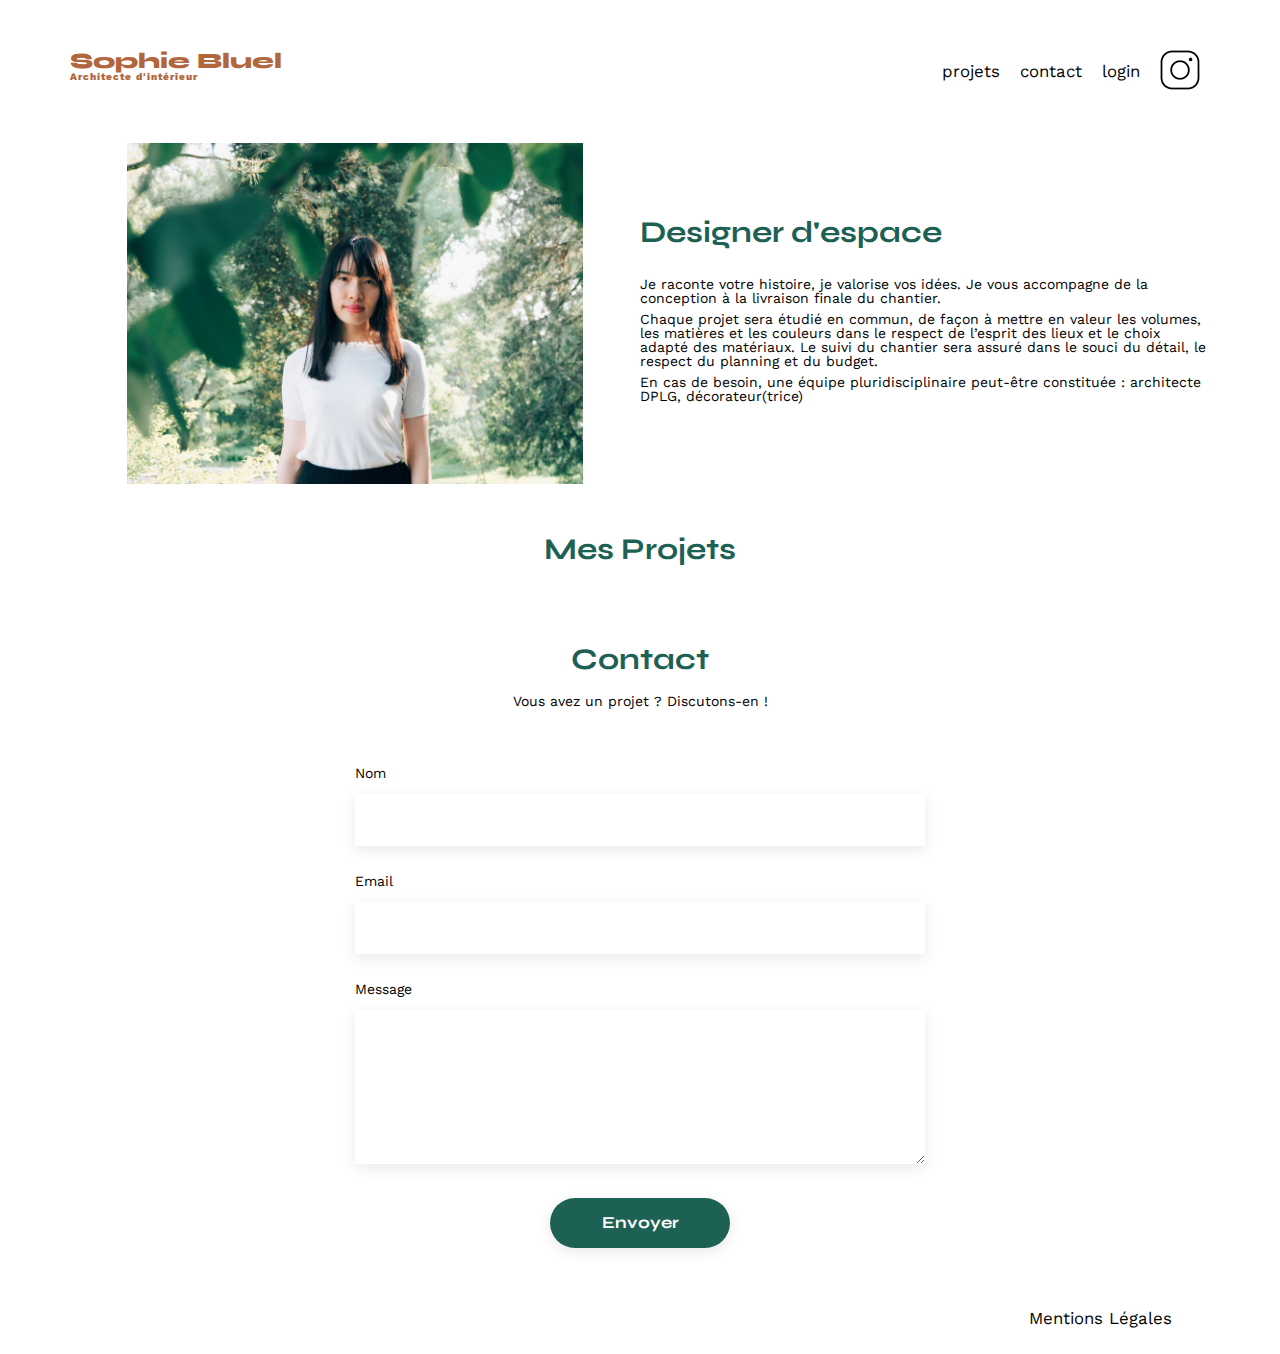
==== FrontEnd/index.html @ f56609c2 "link sawgger to tableau.js displayed images and titles to website errased all elements of class .gal" ====
<!DOCTYPE html>
<html lang="fr">
<head>
	<meta charset="UTF-8">
	<title>Sophie Bluel - Architecte d'intérieur</title>
	<meta name="viewport" content="width=device-width, initial-scale=1.0">
	<link rel="preconnect" href="https://fonts.googleapis.com">
	<link rel="preconnect" href="https://fonts.gstatic.com" crossorigin>
	<link href="https://fonts.googleapis.com/css2?family=Syne:wght@700;800&family=Work+Sans&display=swap" rel="stylesheet">
	<meta name="description" content="">
	<link rel="stylesheet" href="./assets/style.css">
</head>
<body>
<header>
	<h1>Sophie Bluel <span>Architecte d'intérieur</span></h1>
	<nav>
		<ul>
			<li>projets
				<ul>
					<li class="objets">
						objets
					</li>
					<li class="appartements">
						appartements
					</li>
					<li class="hotels">
						hôtels & restaurants
					</li>
				</ul>
			</li>
			<li>contact</li>
			<li>login</li>
			<li><img src="./assets/icons/instagram.png" alt="Instagram"></li>
		</ul>
	</nav>
</header>
<main>
	<section id="introduction">
		<figure>
			<img src="./assets/images/sophie-bluel.png" alt="">
		</figure>
		<article>
			<h2>Designer d'espace</h2>
			<p>Je raconte votre histoire, je valorise vos idées. Je vous accompagne de la conception à la livraison finale du chantier.</p>
			<p>Chaque projet sera étudié en commun, de façon à mettre en valeur les volumes, les matières et les couleurs dans le respect de l’esprit des lieux et le choix adapté des matériaux. Le suivi du chantier sera assuré dans le souci du détail, le respect du planning et du budget.</p>
			<p>En cas de besoin, une équipe pluridisciplinaire peut-être constituée : architecte DPLG, décorateur(trice)</p>
		</article>
	</section>
	<section id="portfolio">
		<h2>Mes Projets</h2>
		<div class="gallery"></div>
	</section>
	<section id="contact">
		<h2>Contact</h2>
		<p>Vous avez un projet ? Discutons-en !</p>
		<form action="#" method="post">
			<label for="name">Nom</label>
			<input type="text" name="name" id="name">
			<label for="email">Email</label>
			<input type="email" name="email" id="email">
			<label for="message">Message</label>
			<textarea name="message" id="message" cols="30" rows="10"></textarea>
			<input type="submit" value="Envoyer">
		</form>
	</section>
</main>

<footer>
	<nav>
		<ul>
			<li>Mentions Légales</li>
		</ul>
	</nav>
</footer>
<script src="tableau.js"></script>
</body>
</html>
---- FrontEnd/assets/style.css ----
/* http://meyerweb.com/eric/tools/css/reset/
   v2.0 | 20110126
   License: none (public domain)
*/

html,
body,
div,
span,
applet,
object,
iframe,
h1,
h2,
h3,
h4,
h5,
h6,
p,
blockquote,
pre,
a,
abbr,
acronym,
address,
big,
cite,
code,
del,
dfn,
em,
img,
ins,
kbd,
q,
s,
samp,
small,
strike,
strong,
sub,
sup,
tt,
var,
b,
u,
i,
center,
dl,
dt,
dd,
ol,
ul,
li,
fieldset,
form,
label,
legend,
table,
caption,
tbody,
tfoot,
thead,
tr,
th,
td,
article,
aside,
canvas,
details,
embed,
figure,
figcaption,
footer,
header,
hgroup,
menu,
nav,
output,
ruby,
section,
summary,
time,
mark,
audio,
video {
	margin: 0;
	padding: 0;
	border: 0;
	font-size: 100%;
	font: inherit;
	vertical-align: baseline;
}

/* HTML5 display-role reset for older browsers */
article,
aside,
details,
figcaption,
figure,
footer,
header,
hgroup,
menu,
nav,
section {
	display: block;
}

body {
	line-height: 1;
}

ol,
ul {
	list-style: none;
}

blockquote,
q {
	quotes: none;
}

blockquote:before,
blockquote:after,
q:before,
q:after {
	content: '';
	content: none;
}

table {
	border-collapse: collapse;
	border-spacing: 0;
}

/** end reset css**/
body {
	max-width: 1140px;
	margin: auto;
	font-family: 'Work Sans';
	font-size: 14px;
}

header {
	display: flex;
	justify-content: space-between;
	margin: 50px 0
}

section {
	margin: 50px 0
}

h1 {
	display: flex;
	flex-direction: column;
	font-family: 'Syne';
	font-size: 22px;
	font-weight: 800;
	color: #B1663C
}

h1>span {
	font-family: 'Work Sans';
	font-size: 10px;
	letter-spacing: 0.1em;
	;
}

h2 {
	font-family: 'Syne';
	font-weight: 700;
	font-size: 30px;
	color: #1D6154
}

nav ul {
	display: flex;
	align-items: center;
	list-style-type: none;

}

nav li {
	padding: 0 10px;
	font-size: 1.2em;
}

nav ul ul {
	display: none;
	position: absolute;
}

nav ul ul li {
	float: none;
	padding: .3em 0 0;
}

nav ul li:hover > ul {
	display: block;
	color: black;

}

nav>ul::after {
	content: "";
	display: block;
	clear: both;
}


li:hover {
	color: #B1663C;
	font-size: 1.2em;
}

#introduction {
	display: flex;
	align-items: center;
}

#introduction figure {
	flex: 1
}

#introduction img {
	display: block;
	margin: auto;
	width: 80%;
}

#introduction article {
	flex: 1
}

#introduction h2 {
	margin-bottom: 1em;
}

#introduction p {
	margin-bottom: 0.5em;
}

#portfolio h2 {
	text-align: center;
	margin-bottom: 1em;
}

.gallery {
	width: 100%;
	display: grid;
	grid-template-columns: 1fr 1fr 1fr;
	grid-column-gap: 20px;
	grid-row-gap: 20px;
}

.gallery img {
	width: 100%;

}

#contact {
	width: 50%;
	margin: auto;
}

#contact>* {
	text-align: center;

}

#contact h2 {
	margin-bottom: 20px;
}

#contact form {
	text-align: left;
	margin-top: 30px;
	display: flex;
	flex-direction: column;
}

#contact input {
	height: 50px;
	font-size: 1.2em;
	border: none;
	box-shadow: 0px 4px 14px rgba(0, 0, 0, 0.09);
}

#contact label {
	margin: 2em 0 1em 0;
}

#contact textarea {
	border: none;
	box-shadow: 0px 4px 14px rgba(0, 0, 0, 0.09);
}

input[type="submit"] {
	font-family: 'Syne';
	font-weight: 700;
	color: white;
	background-color: #1D6154;
	margin: 2em auto;
	width: 180px;
	text-align: center;
	border-radius: 60px;
}

footer nav ul {
	display: flex;
	justify-content: flex-end;
	margin: 2em
}
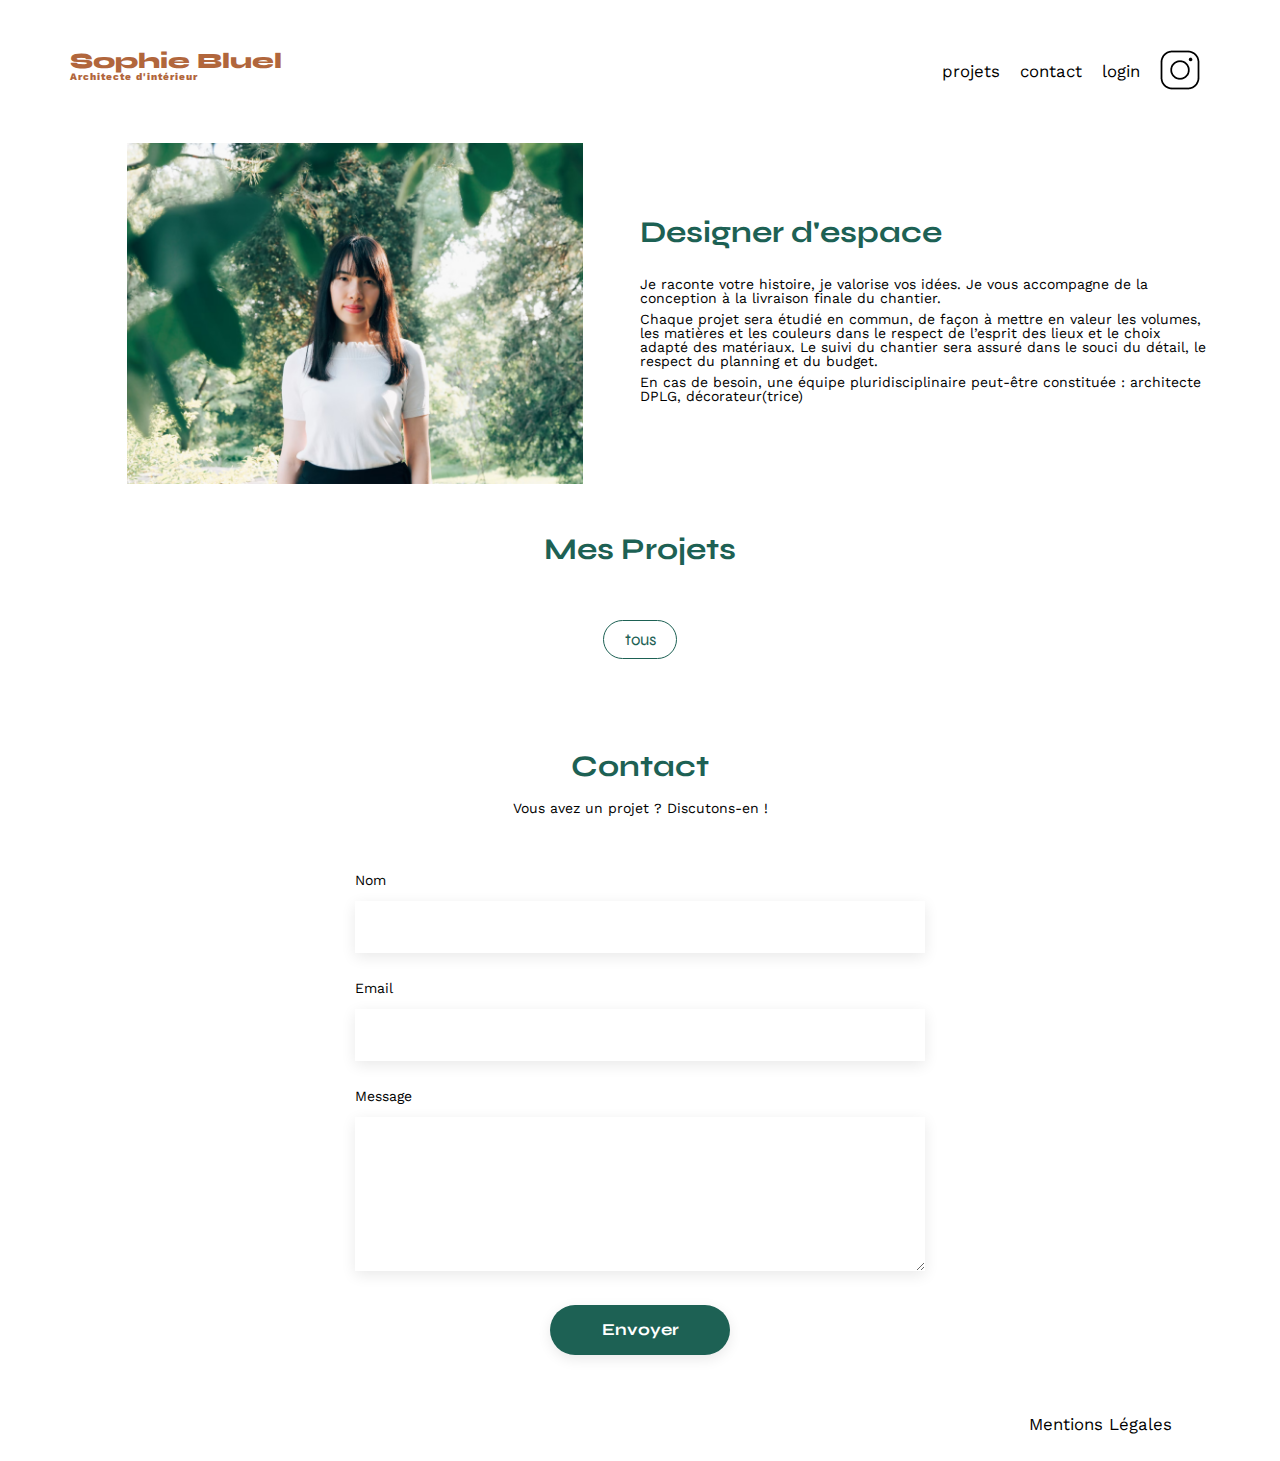
==== commit f0601b6d: "added event listener on submit added fetch post on login page" ====
--- a/FrontEnd/index.html
+++ b/FrontEnd/index.html
@@ -1,77 +1,74 @@
 <!DOCTYPE html>
 <html lang="fr">
+
 <head>
 	<meta charset="UTF-8">
 	<title>Sophie Bluel - Architecte d'intérieur</title>
 	<meta name="viewport" content="width=device-width, initial-scale=1.0">
 	<link rel="preconnect" href="https://fonts.googleapis.com">
 	<link rel="preconnect" href="https://fonts.gstatic.com" crossorigin>
-	<link href="https://fonts.googleapis.com/css2?family=Syne:wght@700;800&family=Work+Sans&display=swap" rel="stylesheet">
+	<link href="https://fonts.googleapis.com/css2?family=Syne:wght@700;800&family=Work+Sans&display=swap"
+		rel="stylesheet">
 	<meta name="description" content="">
 	<link rel="stylesheet" href="./assets/style.css">
 </head>
+
 <body>
-<header>
-	<h1>Sophie Bluel <span>Architecte d'intérieur</span></h1>
-	<nav>
-		<ul>
-			<li>projets
-				<ul>
-					<li class="objets">
-						objets
-					</li>
-					<li class="appartements">
-						appartements
-					</li>
-					<li class="hotels">
-						hôtels & restaurants
-					</li>
-				</ul>
-			</li>
-			<li>contact</li>
-			<li>login</li>
-			<li><img src="./assets/icons/instagram.png" alt="Instagram"></li>
-		</ul>
-	</nav>
-</header>
-<main>
-	<section id="introduction">
-		<figure>
-			<img src="./assets/images/sophie-bluel.png" alt="">
-		</figure>
-		<article>
-			<h2>Designer d'espace</h2>
-			<p>Je raconte votre histoire, je valorise vos idées. Je vous accompagne de la conception à la livraison finale du chantier.</p>
-			<p>Chaque projet sera étudié en commun, de façon à mettre en valeur les volumes, les matières et les couleurs dans le respect de l’esprit des lieux et le choix adapté des matériaux. Le suivi du chantier sera assuré dans le souci du détail, le respect du planning et du budget.</p>
-			<p>En cas de besoin, une équipe pluridisciplinaire peut-être constituée : architecte DPLG, décorateur(trice)</p>
-		</article>
-	</section>
-	<section id="portfolio">
-		<h2>Mes Projets</h2>
-		<div class="gallery"></div>
-	</section>
-	<section id="contact">
-		<h2>Contact</h2>
-		<p>Vous avez un projet ? Discutons-en !</p>
-		<form action="#" method="post">
-			<label for="name">Nom</label>
-			<input type="text" name="name" id="name">
-			<label for="email">Email</label>
-			<input type="email" name="email" id="email">
-			<label for="message">Message</label>
-			<textarea name="message" id="message" cols="30" rows="10"></textarea>
-			<input type="submit" value="Envoyer">
-		</form>
-	</section>
-</main>
+	<header>
+		<h1>Sophie Bluel <span>Architecte d'intérieur</span></h1>
+		<nav>
+			<ul>
+				<li>projets</li>
+				<li>contact</li>
+				<li>login</li>
+				<li><img src="./assets/icons/instagram.png" alt="Instagram"></li>
+			</ul>
+		</nav>
+	</header>
+	<main>
+		<section id="introduction">
+			<figure>
+				<img src="./assets/images/sophie-bluel.png" alt="">
+			</figure>
+			<article>
+				<h2>Designer d'espace</h2>
+				<p>Je raconte votre histoire, je valorise vos idées. Je vous accompagne de la conception à la livraison
+					finale du chantier.</p>
+				<p>Chaque projet sera étudié en commun, de façon à mettre en valeur les volumes, les matières et les
+					couleurs dans le respect de l’esprit des lieux et le choix adapté des matériaux. Le suivi du
+					chantier sera assuré dans le souci du détail, le respect du planning et du budget.</p>
+				<p>En cas de besoin, une équipe pluridisciplinaire peut-être constituée : architecte DPLG,
+					décorateur(trice)</p>
+			</article>
+		</section>
+		<section id="portfolio">
+			<h2>Mes Projets</h2>
+			<div class="bouttons"></div>
+			<div class="gallery"></div>
+		</section>
+		<section id="contact">
+			<h2>Contact</h2>
+			<p>Vous avez un projet ? Discutons-en !</p>
+			<form action="#" method="post">
+				<label for="name">Nom</label>
+				<input type="text" name="name" id="name">
+				<label for="email">Email</label>
+				<input type="email" name="email" id="email">
+				<label for="message">Message</label>
+				<textarea name="message" id="message" cols="30" rows="10"></textarea>
+				<input type="submit" value="Envoyer">
+			</form>
+		</section>
+	</main>
 
-<footer>
-	<nav>
-		<ul>
-			<li>Mentions Légales</li>
-		</ul>
-	</nav>
-</footer>
-<script src="tableau.js"></script>
+	<footer>
+		<nav>
+			<ul>
+				<li>Mentions Légales</li>
+			</ul>
+		</nav>
+	</footer>
+	<script src="tableau.js"></script>
 </body>
-</html>
+
+</html>--- a/FrontEnd/assets/style.css
+++ b/FrontEnd/assets/style.css
@@ -209,12 +209,6 @@
 	clear: both;
 }
 
-
-li:hover {
-	color: #B1663C;
-	font-size: 1.2em;
-}
-
 #introduction {
 	display: flex;
 	align-items: center;
@@ -245,6 +239,28 @@
 #portfolio h2 {
 	text-align: center;
 	margin-bottom: 1em;
+}
+
+#portfolio .bouttons {
+	display: flex;
+	justify-content: center;
+}
+
+#portfolio button {
+	font-family: 'Syne';
+	font-size: 1.2em;
+	color: #1D6154;
+	background-color: white;
+	margin: 1.5em .5em 2.5em;
+	padding: .5em 1.2em;
+	text-align: center;
+	border: .1em solid #1d6154;
+	border-radius: 60px;
+}
+
+#portfolio button:active {
+	background-color: #1D6154;
+	color: white;
 }
 
 .gallery {
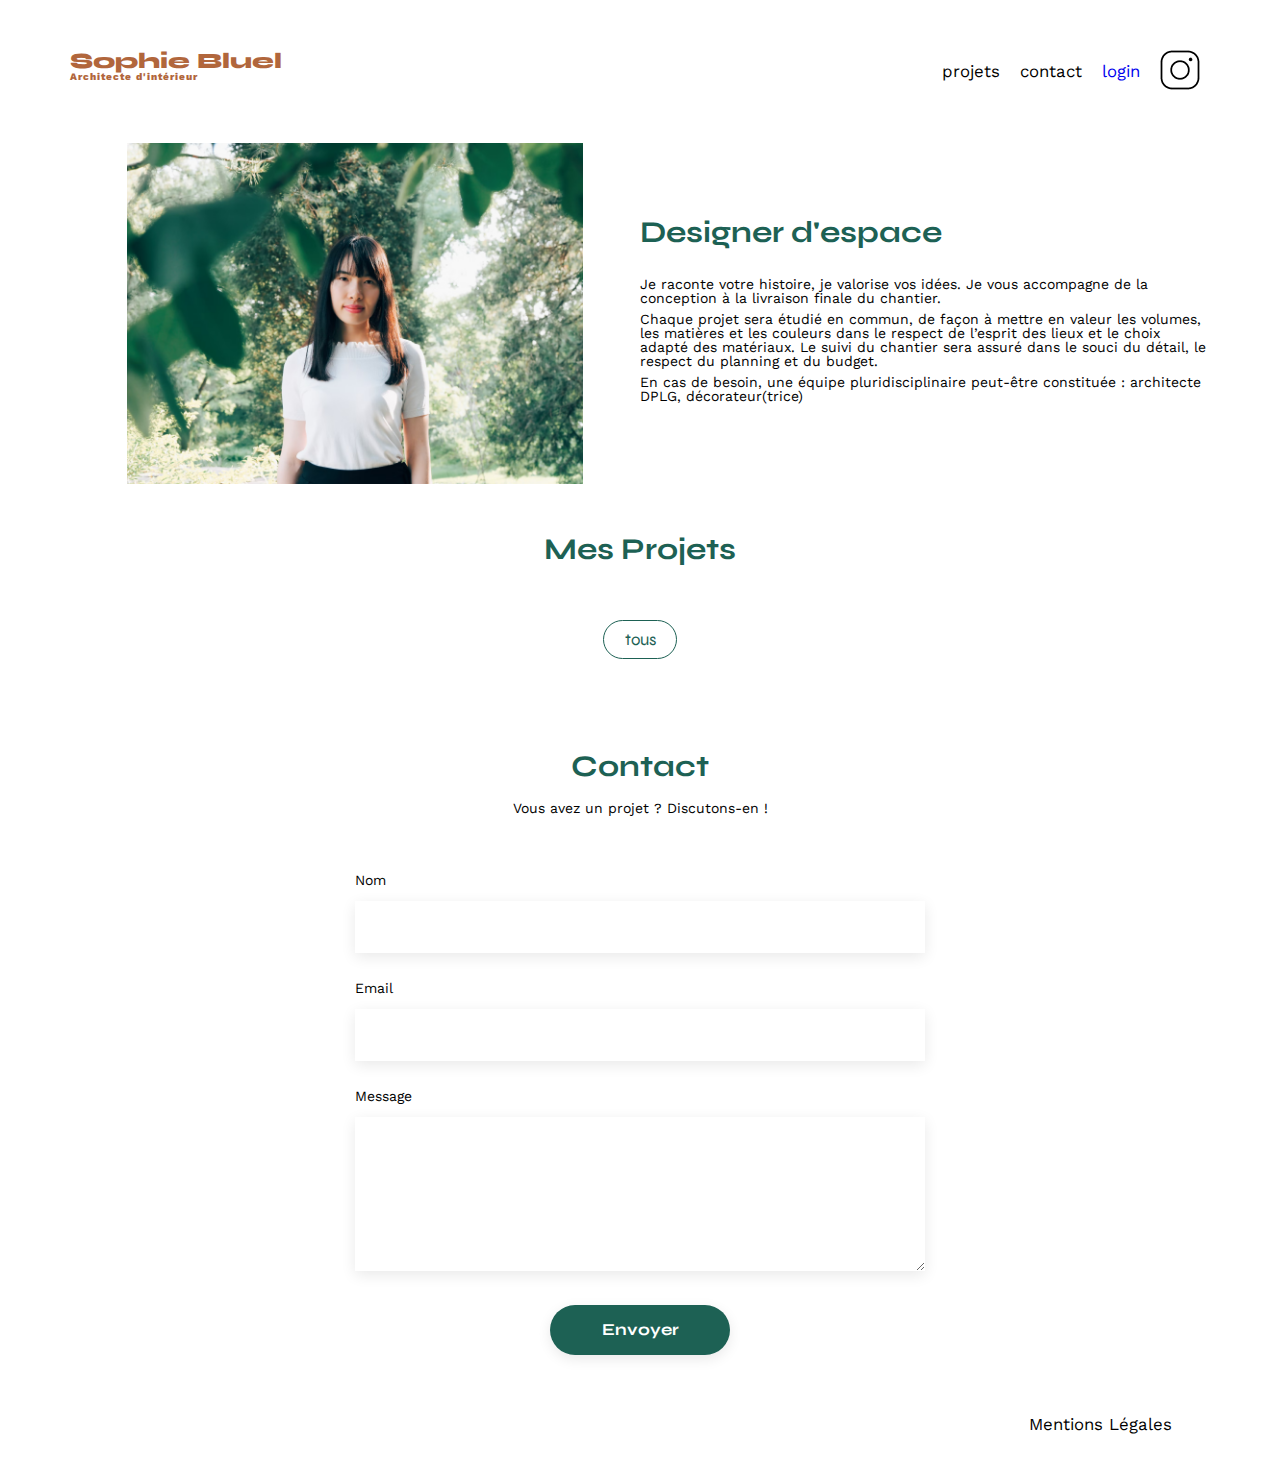
==== commit 95b7ebaf: "added link to login added link to login index page to direct to login page" ====
--- a/FrontEnd/index.html
+++ b/FrontEnd/index.html
@@ -20,7 +20,7 @@
 			<ul>
 				<li>projets</li>
 				<li>contact</li>
-				<li>login</li>
+				<li><a href="login.html">login</a></li>
 				<li><img src="./assets/icons/instagram.png" alt="Instagram"></li>
 			</ul>
 		</nav>
--- a/FrontEnd/assets/style.css
+++ b/FrontEnd/assets/style.css
@@ -187,6 +187,10 @@
 	font-size: 1.2em;
 }
 
+nav li a {
+	text-decoration: none;
+}
+
 nav ul ul {
 	display: none;
 	position: absolute;
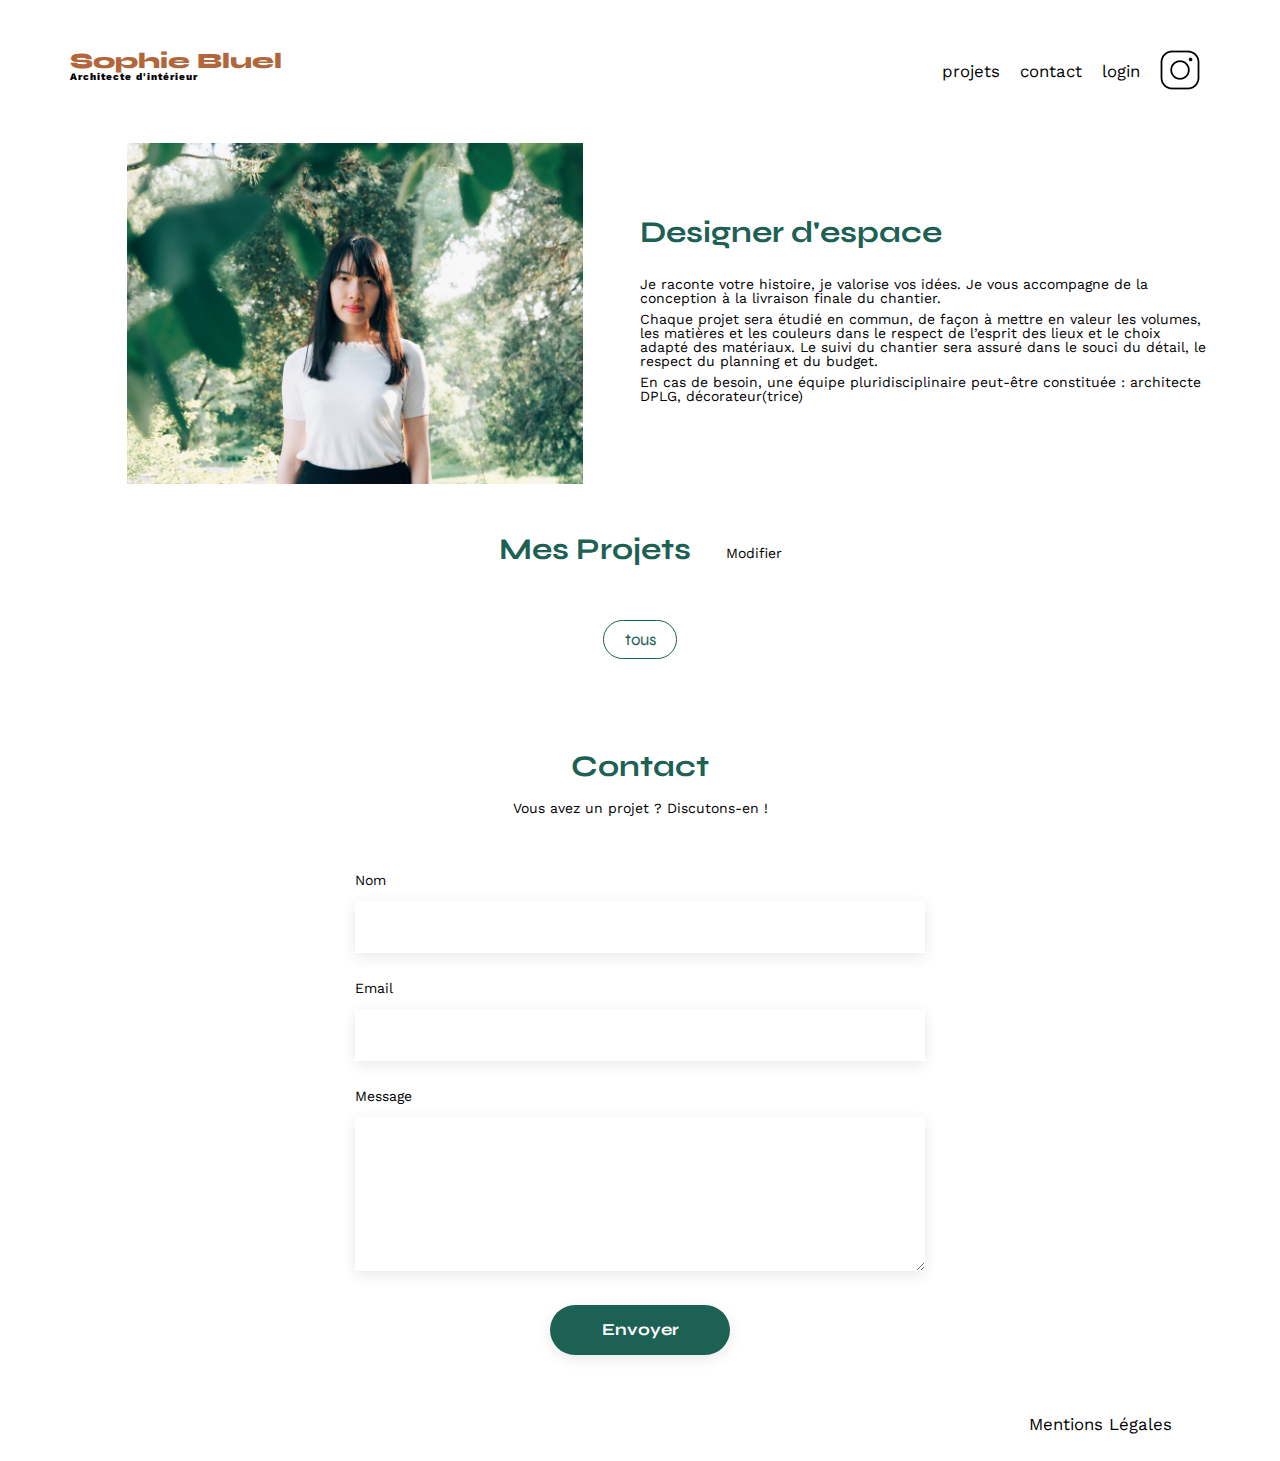
==== commit e604d36c: "added new js functions for edit mode added banner edit mode, logout, and edit next to h2-Mes Projets" ====
--- a/FrontEnd/index.html
+++ b/FrontEnd/index.html
@@ -17,7 +17,7 @@
 	<header>
 		<h1>Sophie Bluel <span>Architecte d'intérieur</span></h1>
 		<nav>
-			<ul>
+			<ul id="navbar">
 				<li>projets</li>
 				<li>contact</li>
 				<li><a href="login.html">login</a></li>
--- a/FrontEnd/assets/style.css
+++ b/FrontEnd/assets/style.css
@@ -90,6 +90,8 @@
 	font-size: 100%;
 	font: inherit;
 	vertical-align: baseline;
+	text-decoration: none;
+	color: black;
 }
 
 /* HTML5 display-role reset for older browsers */
@@ -142,6 +144,26 @@
 	font-size: 14px;
 }
 
+.modale {
+    position: relative;
+    width: 123.5%;
+    right: 11em;
+    display: flex;
+    justify-content: center;
+    background-color: black;
+    padding: 1.3em;
+}
+
+.modale p{
+	color: white;
+	padding-left: .5em;
+
+}
+
+.modale .fa-pen-to-square {
+	color: white;
+} 
+
 header {
 	display: flex;
 	justify-content: space-between;
@@ -187,10 +209,6 @@
 	font-size: 1.2em;
 }
 
-nav li a {
-	text-decoration: none;
-}
-
 nav ul ul {
 	display: none;
 	position: absolute;
@@ -243,6 +261,21 @@
 #portfolio h2 {
 	text-align: center;
 	margin-bottom: 1em;
+}
+
+.portfolio {
+	display: flex;
+	justify-content: center;
+}
+
+i.align {
+	padding-top: .8em;
+	padding-left: 2em;
+}
+
+p.align {
+	padding-top: .8em;
+	padding-left: .5em;
 }
 
 #portfolio .bouttons {
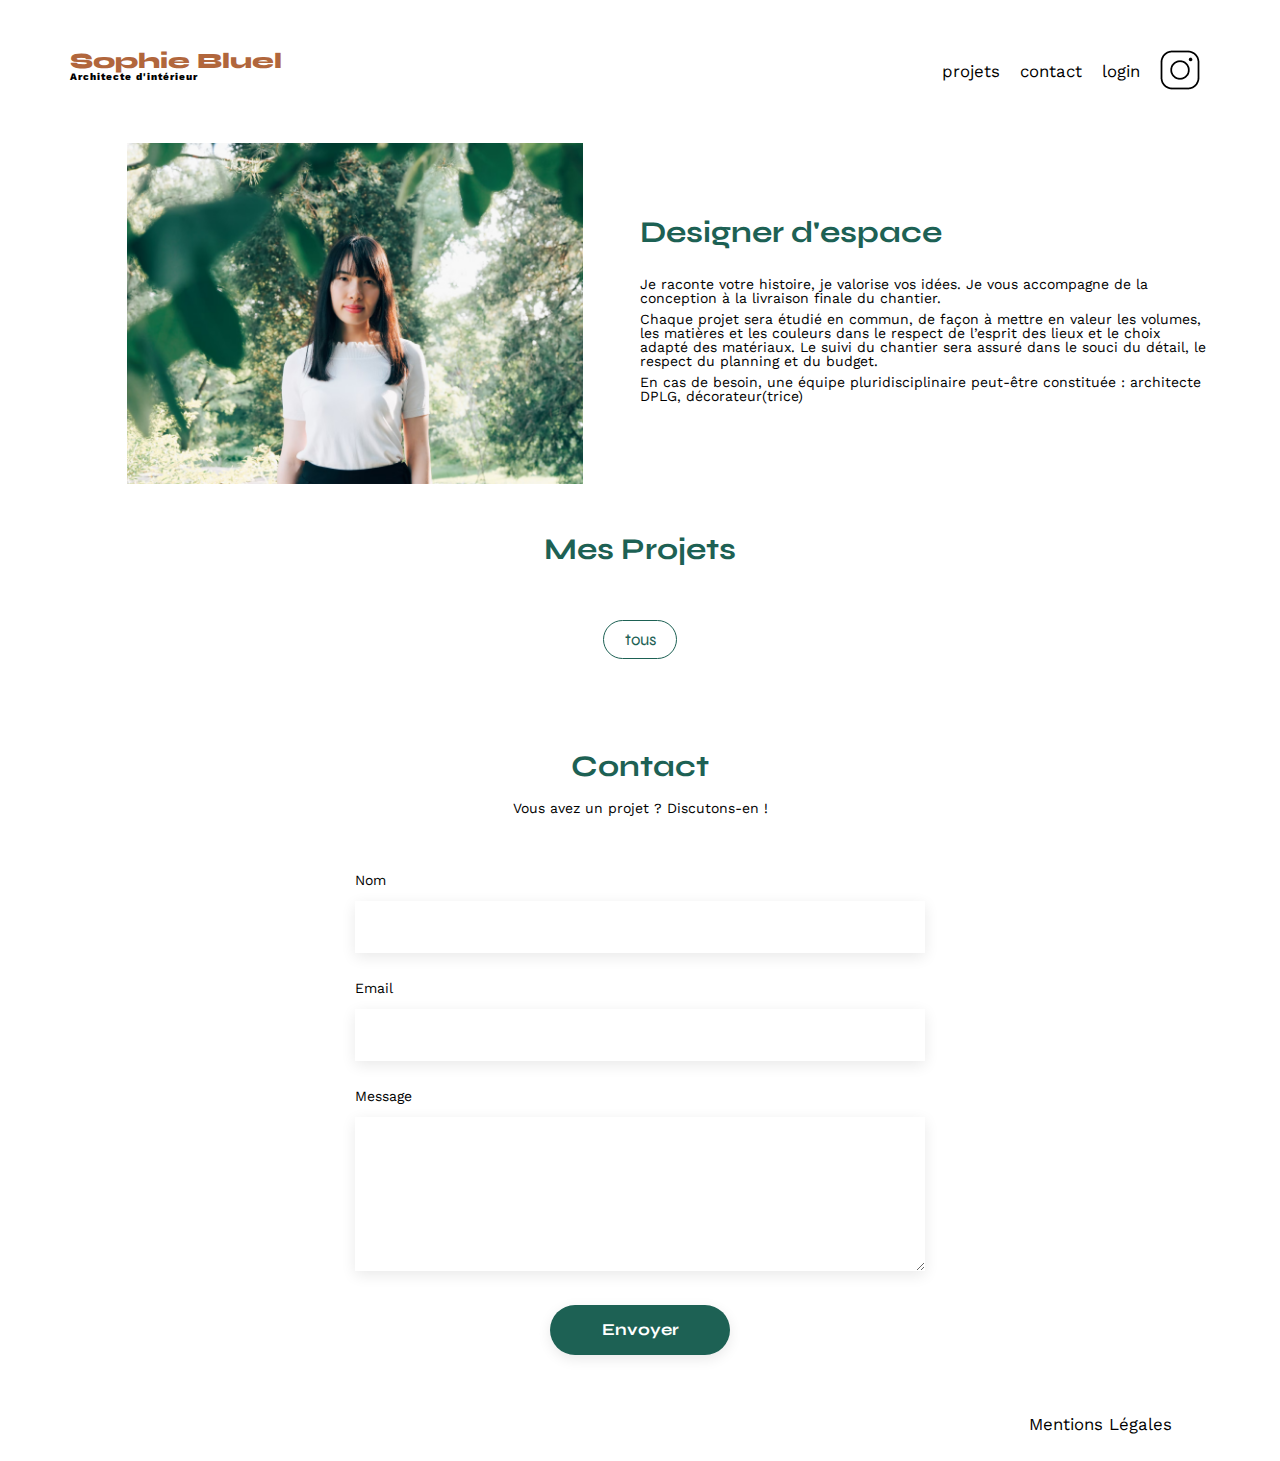
==== commit 38394a78: "index login changed login into logout changed redirect to login page" ====
--- a/FrontEnd/index.html
+++ b/FrontEnd/index.html
@@ -17,7 +17,7 @@
 	<header>
 		<h1>Sophie Bluel <span>Architecte d'intérieur</span></h1>
 		<nav>
-			<ul id="navbar">
+			<ul>
 				<li>projets</li>
 				<li>contact</li>
 				<li><a href="login.html">login</a></li>
